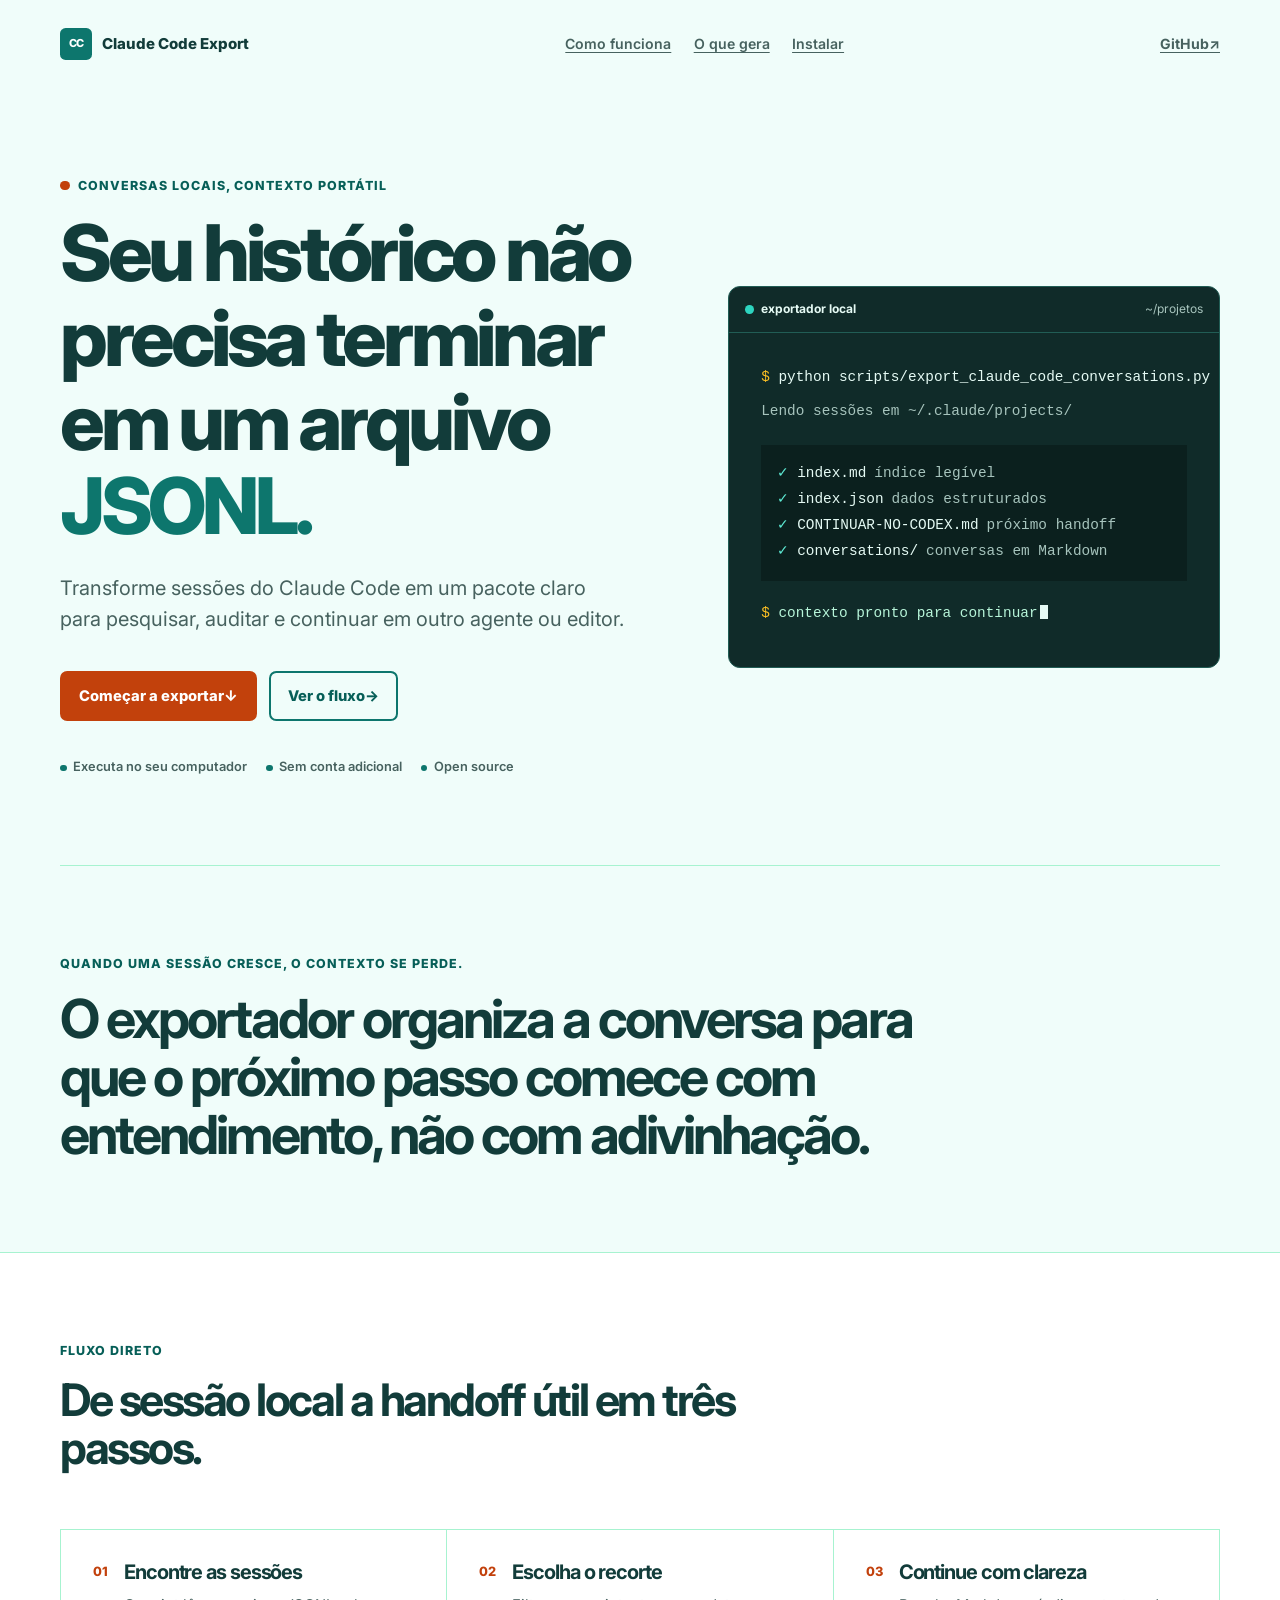
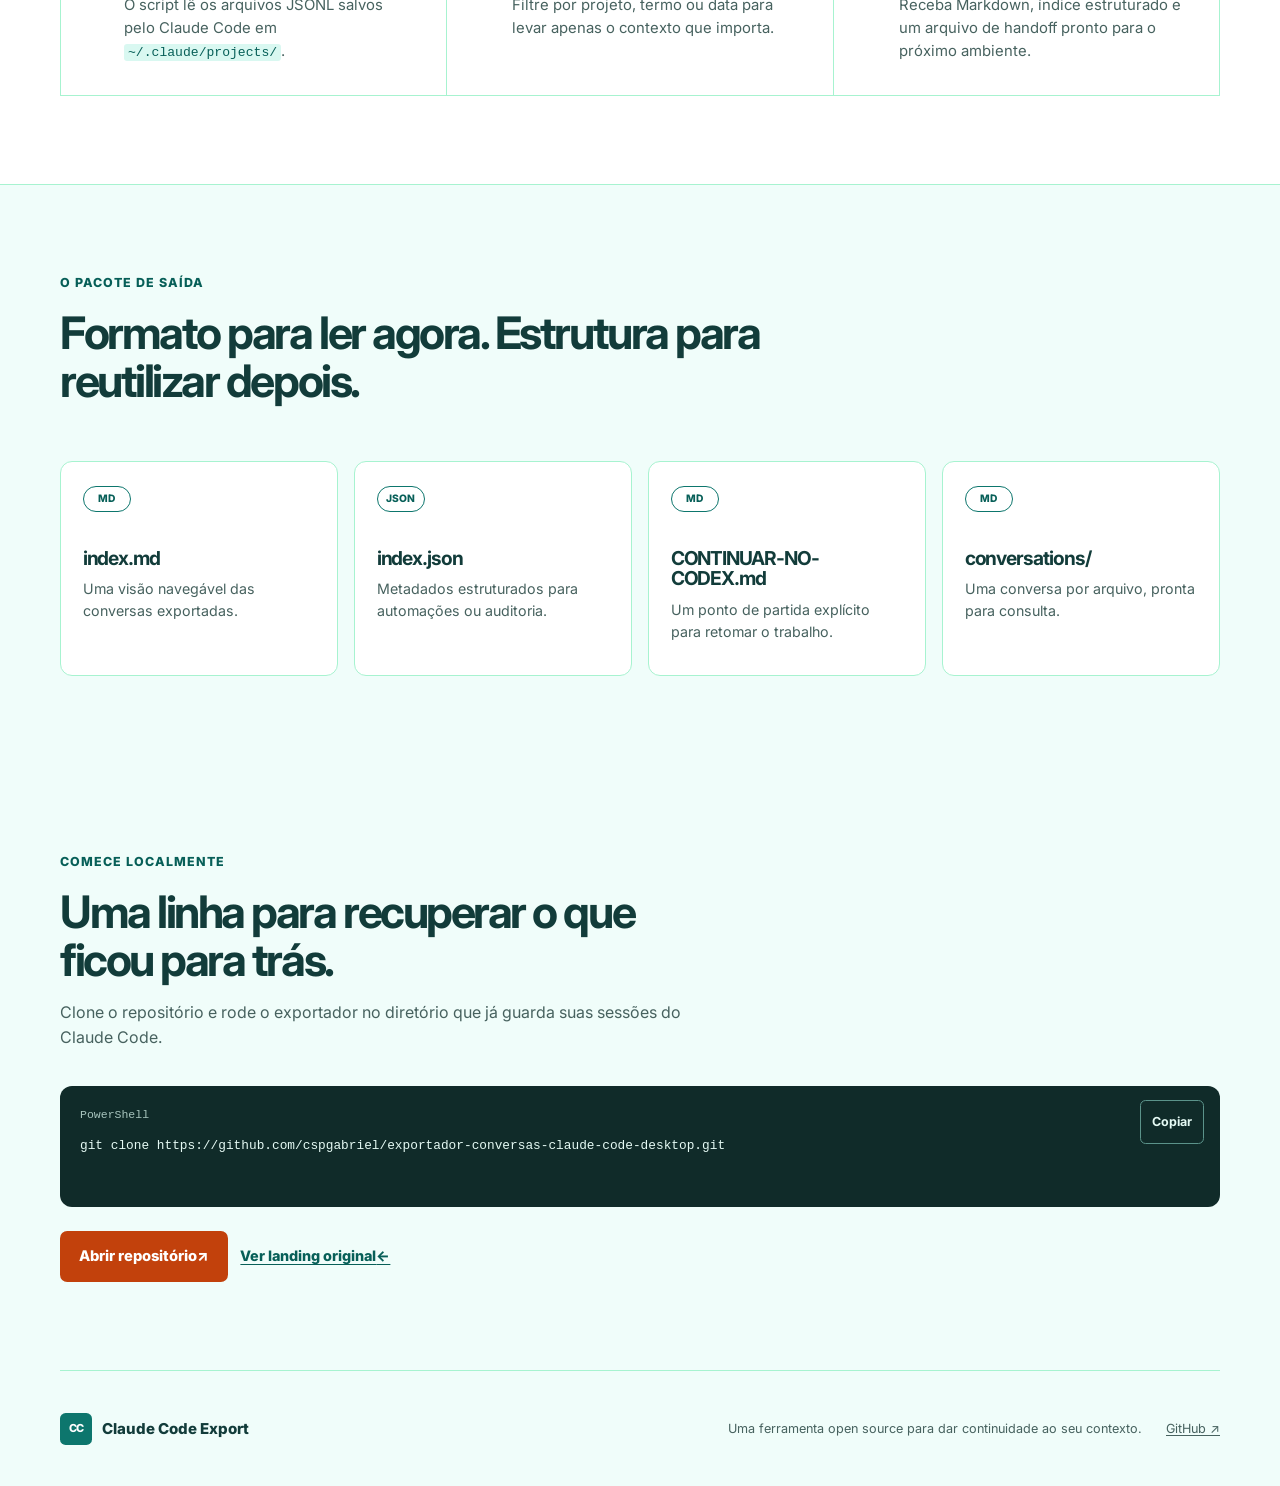
==== ui-ux-pro-max/index.html @ bdff978f "feat: add ui ux pro max landing variant" ====
<!doctype html>
<html lang="pt-BR">
  <head>
    <meta charset="utf-8" />
    <meta name="viewport" content="width=device-width, initial-scale=1" />
    <meta name="description" content="Exporte conversas locais do Claude Code para um handoff legível e pesquisável." />
    <title>Claude Code Export — contexto que continua</title>
    <link rel="preconnect" href="https://fonts.googleapis.com" />
    <link rel="preconnect" href="https://fonts.gstatic.com" crossorigin />
    <link href="https://fonts.googleapis.com/css2?family=Inter:wght@400;500;600;700;800&display=swap" rel="stylesheet" />
    <link rel="stylesheet" href="./styles.css" />
    <script defer src="./app.js"></script>
  </head>
  <body>
    <a class="skip-link" href="#conteudo">Pular para o conteúdo</a>
    <header class="site-header">
      <a class="brand" href="#topo" aria-label="Claude Code Export, início">
        <span class="brand-mark" aria-hidden="true">CC</span>
        <span>Claude Code Export</span>
      </a>
      <nav aria-label="Navegação principal">
        <a href="#como-funciona">Como funciona</a>
        <a href="#o-que-gera">O que gera</a>
        <a href="#instalar">Instalar</a>
      </nav>
      <a class="header-link" href="https://github.com/cspgabriel/exportador-conversas-claude-code-desktop" target="_blank" rel="noreferrer">GitHub <span aria-hidden="true">↗</span></a>
    </header>

    <main id="conteudo">
      <section class="hero" id="topo" aria-labelledby="hero-title">
        <div class="hero-copy reveal">
          <p class="eyebrow"><span aria-hidden="true"></span> Conversas locais, contexto portátil</p>
          <h1 id="hero-title">Seu histórico não precisa terminar em um arquivo <em>JSONL.</em></h1>
          <p class="hero-summary">Transforme sessões do Claude Code em um pacote claro para pesquisar, auditar e continuar em outro agente ou editor.</p>
          <div class="hero-actions">
            <a class="button button-primary" href="#instalar">Começar a exportar <span aria-hidden="true">↓</span></a>
            <a class="button button-secondary" href="#como-funciona">Ver o fluxo <span aria-hidden="true">→</span></a>
          </div>
          <ul class="trust-list" aria-label="Características do exportador">
            <li>Executa no seu computador</li>
            <li>Sem conta adicional</li>
            <li>Open source</li>
          </ul>
        </div>

        <div class="terminal-wrap reveal" aria-label="Exemplo de exportação do Claude Code">
          <div class="terminal-topbar">
            <span class="terminal-label"><span class="status-dot" aria-hidden="true"></span> exportador local</span>
            <span class="terminal-path">~/projetos</span>
          </div>
          <div class="terminal-body">
            <p><span class="prompt">$</span> python scripts/export_claude_code_conversations.py <span class="flag">--limit 10</span></p>
            <p class="terminal-muted">Lendo sessões em ~/.claude/projects/</p>
            <div class="terminal-result">
              <p><span class="success">✓</span> index.md <span>índice legível</span></p>
              <p><span class="success">✓</span> index.json <span>dados estruturados</span></p>
              <p><span class="success">✓</span> CONTINUAR-NO-CODEX.md <span>próximo handoff</span></p>
              <p><span class="success">✓</span> conversations/ <span>conversas em Markdown</span></p>
            </div>
            <p class="terminal-ready"><span class="prompt">$</span> contexto pronto para continuar<span class="cursor" aria-hidden="true"></span></p>
          </div>
        </div>
      </section>

      <section class="statement reveal" aria-labelledby="statement-title">
        <p class="section-kicker">Quando uma sessão cresce, o contexto se perde.</p>
        <h2 id="statement-title">O exportador organiza a conversa para que o próximo passo comece com entendimento, não com adivinhação.</h2>
      </section>

      <section class="workflow" id="como-funciona" aria-labelledby="workflow-title">
        <div class="section-heading reveal">
          <p class="section-kicker">Fluxo direto</p>
          <h2 id="workflow-title">De sessão local a handoff útil em três passos.</h2>
        </div>
        <ol class="steps">
          <li class="step reveal">
            <span class="step-number">01</span>
            <div>
              <h3>Encontre as sessões</h3>
              <p>O script lê os arquivos JSONL salvos pelo Claude Code em <code>~/.claude/projects/</code>.</p>
            </div>
          </li>
          <li class="step reveal">
            <span class="step-number">02</span>
            <div>
              <h3>Escolha o recorte</h3>
              <p>Filtre por projeto, termo ou data para levar apenas o contexto que importa.</p>
            </div>
          </li>
          <li class="step reveal">
            <span class="step-number">03</span>
            <div>
              <h3>Continue com clareza</h3>
              <p>Receba Markdown, índice estruturado e um arquivo de handoff pronto para o próximo ambiente.</p>
            </div>
          </li>
        </ol>
      </section>

      <section class="outputs" id="o-que-gera" aria-labelledby="outputs-title">
        <div class="section-heading reveal">
          <p class="section-kicker">O pacote de saída</p>
          <h2 id="outputs-title">Formato para ler agora. Estrutura para reutilizar depois.</h2>
        </div>
        <div class="output-grid">
          <article class="output-card reveal">
            <span class="file-type">MD</span>
            <h3>index.md</h3>
            <p>Uma visão navegável das conversas exportadas.</p>
          </article>
          <article class="output-card reveal">
            <span class="file-type">JSON</span>
            <h3>index.json</h3>
            <p>Metadados estruturados para automações ou auditoria.</p>
          </article>
          <article class="output-card reveal">
            <span class="file-type">MD</span>
            <h3>CONTINUAR-NO-CODEX.md</h3>
            <p>Um ponto de partida explícito para retomar o trabalho.</p>
          </article>
          <article class="output-card reveal">
            <span class="file-type">MD</span>
            <h3>conversations/</h3>
            <p>Uma conversa por arquivo, pronta para consulta.</p>
          </article>
        </div>
      </section>

      <section class="install" id="instalar" aria-labelledby="install-title">
        <div class="install-intro reveal">
          <p class="section-kicker">Comece localmente</p>
          <h2 id="install-title">Uma linha para recuperar o que ficou para trás.</h2>
          <p>Clone o repositório e rode o exportador no diretório que já guarda suas sessões do Claude Code.</p>
        </div>
        <div class="command-card reveal">
          <div class="command-label">PowerShell</div>
          <code id="install-command">git clone https://github.com/cspgabriel/exportador-conversas-claude-code-desktop.git</code>
          <button class="copy-button" type="button" data-copy-target="install-command" aria-label="Copiar comando de instalação">Copiar</button>
          <p class="copy-status" role="status" aria-live="polite"></p>
        </div>
        <div class="install-actions reveal">
          <a class="button button-primary" href="https://github.com/cspgabriel/exportador-conversas-claude-code-desktop" target="_blank" rel="noreferrer">Abrir repositório <span aria-hidden="true">↗</span></a>
          <a class="text-link" href="../">Ver landing original <span aria-hidden="true">←</span></a>
        </div>
      </section>
    </main>

    <footer>
      <a class="brand" href="#topo"><span class="brand-mark" aria-hidden="true">CC</span><span>Claude Code Export</span></a>
      <p>Uma ferramenta open source para dar continuidade ao seu contexto.</p>
      <a href="https://github.com/cspgabriel/exportador-conversas-claude-code-desktop" target="_blank" rel="noreferrer">GitHub <span aria-hidden="true">↗</span></a>
    </footer>
  </body>
</html>
---- ui-ux-pro-max/styles.css ----
:root {
  --color-primary: #0d766d;
  --color-primary-deep: #075f58;
  --color-accent: #c2410c;
  --color-accent-deep: #9a3412;
  --color-background: #f0fdfa;
  --color-surface: #ffffff;
  --color-ink: #123c3a;
  --color-muted: #47625f;
  --color-border: #a7f3d0;
  --color-terminal: #102b29;
  --color-terminal-muted: #a7c4bd;
  --space-1: 0.5rem;
  --space-2: 0.75rem;
  --space-3: 1rem;
  --space-4: 1.5rem;
  --space-5: 2.25rem;
  --space-6: 3.5rem;
  --space-7: 5.5rem;
  --radius: 0.75rem;
}

* { box-sizing: border-box; }
html { scroll-behavior: smooth; }
body { margin: 0; min-width: 320px; overflow-x: hidden; color: var(--color-ink); background: var(--color-background); font-family: Inter, Arial, sans-serif; font-size: 16px; line-height: 1.55; }
a { color: inherit; text-decoration-thickness: 1px; text-underline-offset: 0.18em; }
a, button { cursor: pointer; }
a:focus-visible, button:focus-visible { outline: 3px solid var(--color-accent); outline-offset: 4px; }
.skip-link { position: fixed; left: var(--space-3); top: -4rem; z-index: 10; padding: var(--space-2) var(--space-3); background: var(--color-accent); color: #fff; font-weight: 700; transition: top 180ms ease; }
.skip-link:focus { top: var(--space-3); }

.site-header, .hero, .statement, .workflow, .outputs, .install, footer { width: min(1160px, calc(100% - 2.5rem)); margin-inline: auto; }
.site-header { min-height: 5.5rem; display: flex; align-items: center; justify-content: space-between; gap: var(--space-4); }
.brand { display: inline-flex; align-items: center; min-height: 44px; gap: 0.65rem; color: var(--color-ink); font-size: 0.94rem; font-weight: 800; text-decoration: none; white-space: nowrap; }
.brand-mark { display: grid; place-items: center; width: 2rem; height: 2rem; color: #fff; background: var(--color-primary); border-radius: 0.35rem; font-size: 0.69rem; letter-spacing: -0.05em; }
nav { display: flex; gap: 1.4rem; font-size: 0.88rem; font-weight: 600; }
nav a, .header-link { display: inline-flex; align-items: center; min-height: 44px; }
nav a, .header-link, footer > a:last-child { color: var(--color-muted); }
nav a:hover, .header-link:hover, footer > a:last-child:hover { color: var(--color-primary-deep); }
.header-link { font-size: 0.88rem; font-weight: 700; }

.hero { display: grid; grid-template-columns: minmax(0, 1fr) minmax(360px, 0.85fr); align-items: center; gap: clamp(2rem, 7vw, 6.5rem); min-height: min(720px, calc(100vh - 5.5rem)); padding-block: var(--space-7); }
.eyebrow, .section-kicker { margin: 0 0 var(--space-3); color: var(--color-primary-deep); font-size: 0.78rem; font-weight: 800; letter-spacing: 0.08em; text-transform: uppercase; }
.eyebrow { display: flex; align-items: center; gap: 0.55rem; }
.eyebrow span { display: block; width: 0.6rem; height: 0.6rem; background: var(--color-accent); border-radius: 50%; }
h1, h2, h3, p { margin-top: 0; }
h1, h2, h3 { line-height: 1.08; letter-spacing: -0.055em; }
h1 { max-width: 670px; margin-bottom: var(--space-4); font-size: clamp(2.8rem, 6.1vw, 5.45rem); font-weight: 800; }
h1 em { color: var(--color-primary); font-style: normal; }
.hero-summary { max-width: 570px; margin-bottom: var(--space-5); color: var(--color-muted); font-size: clamp(1.05rem, 1.8vw, 1.25rem); }
.hero-actions, .install-actions { display: flex; flex-wrap: wrap; gap: 0.8rem; align-items: center; }
.button { display: inline-flex; align-items: center; justify-content: center; min-height: 2.85rem; padding: 0.75rem 1.05rem; border: 2px solid transparent; border-radius: 0.45rem; font-size: 0.92rem; font-weight: 800; text-align: center; text-decoration: none; transition: background-color 180ms ease, border-color 180ms ease, color 180ms ease, transform 180ms ease; }
.button:hover { transform: translateY(-2px); }
.button-primary { background: var(--color-accent); color: #fff; }
.button-primary:hover { background: var(--color-accent-deep); }
.button-secondary { border-color: var(--color-primary); color: var(--color-primary-deep); background: transparent; }
.button-secondary:hover { background: #d9f8f1; }
.trust-list { display: flex; flex-wrap: wrap; gap: 0.65rem 1.15rem; padding: 0; margin: var(--space-5) 0 0; color: var(--color-muted); font-size: 0.8rem; font-weight: 600; list-style: none; }
.trust-list li::before { content: ""; display: inline-block; width: 0.42rem; height: 0.42rem; margin-right: 0.42rem; background: var(--color-primary); border-radius: 50%; }

.terminal-wrap { background: var(--color-terminal); color: #e5faf4; border: 1px solid #215d55; border-radius: var(--radius); overflow: hidden; }
.terminal-topbar { display: flex; justify-content: space-between; gap: var(--space-2); padding: 0.85rem 1rem; border-bottom: 1px solid #215d55; color: var(--color-terminal-muted); font-size: 0.75rem; }
.terminal-label { display: flex; align-items: center; gap: 0.45rem; color: #e5faf4; font-weight: 700; }
.status-dot { width: 0.55rem; height: 0.55rem; border-radius: 50%; background: #2dd4bf; }
.terminal-body { padding: clamp(1.1rem, 3vw, 2rem); overflow-x: auto; font-family: "SFMono-Regular", Consolas, monospace; font-size: clamp(0.73rem, 1.3vw, 0.9rem); line-height: 1.8; }
.terminal-body p { margin-bottom: 0.5rem; white-space: nowrap; }
.prompt { color: #fbbf24; }.flag { color: #93c5fd; }.terminal-muted { color: var(--color-terminal-muted); }.terminal-result { margin-block: 1.25rem; padding: 1rem; background: #0b201e; }.terminal-result p { display: flex; gap: 0.5rem; margin: 0; }.terminal-result p span:last-child { color: var(--color-terminal-muted); }.success { color: #5eead4; }.terminal-ready { color: #b7f5d9; }.cursor { display: inline-block; width: 0.52em; height: 1em; margin-left: 0.2em; vertical-align: -0.15em; background: #e5faf4; animation: blink 1.1s step-end infinite; }

.statement { padding-block: var(--space-7); border-top: 1px solid var(--color-border); }
.statement h2 { max-width: 900px; margin: 0; font-size: clamp(2rem, 4.2vw, 4.1rem); }
.workflow, .outputs { padding-block: var(--space-7); }
.workflow { background: var(--color-surface); border-block: 1px solid var(--color-border); width: 100%; padding-inline: max(1.25rem, calc((100% - 1160px) / 2)); }
.section-heading { max-width: 700px; }.section-heading h2, .install h2 { margin-bottom: 0; font-size: clamp(2rem, 3.5vw, 3.35rem); }
.steps { display: grid; grid-template-columns: repeat(3, 1fr); gap: 1px; padding: 0; margin: var(--space-6) 0 0; background: var(--color-border); list-style: none; border: 1px solid var(--color-border); }
.step { display: grid; grid-template-columns: auto 1fr; gap: var(--space-3); padding: clamp(1.25rem, 3vw, 2rem); background: var(--color-surface); }.step-number { color: var(--color-accent); font-size: 0.8rem; font-weight: 800; }.step h3 { margin-bottom: 0.65rem; font-size: 1.25rem; }.step p { margin: 0; color: var(--color-muted); font-size: 0.93rem; }code { padding: 0.08rem 0.25rem; background: #d9f8f1; border-radius: 0.2rem; color: var(--color-primary-deep); font-family: "SFMono-Regular", Consolas, monospace; font-size: 0.88em; }

.output-grid { display: grid; grid-template-columns: repeat(4, 1fr); gap: 1rem; margin-top: var(--space-6); }.output-card { min-height: 215px; padding: 1.35rem; background: var(--color-surface); border: 1px solid var(--color-border); border-radius: var(--radius); }.file-type { display: inline-grid; place-items: center; min-width: 3rem; height: 1.6rem; margin-bottom: var(--space-5); padding-inline: 0.4rem; color: var(--color-primary-deep); border: 1px solid var(--color-primary); border-radius: 99px; font-size: 0.64rem; font-weight: 800; }.output-card h3 { margin-bottom: 0.6rem; font-size: 1.2rem; }.output-card p { margin: 0; color: var(--color-muted); font-size: 0.89rem; }

.install { padding-block: var(--space-7); }.install-intro { max-width: 640px; }.install-intro > p:last-child { margin: var(--space-3) 0 0; color: var(--color-muted); }.command-card { position: relative; display: grid; gap: var(--space-2); margin-top: var(--space-5); padding: 1.25rem; background: var(--color-terminal); color: #e5faf4; border-radius: var(--radius); }.command-label { color: #a7c4bd; font-family: "SFMono-Regular", Consolas, monospace; font-size: 0.72rem; }.command-card code { display: block; padding: 0; overflow-x: auto; color: #e5faf4; background: transparent; white-space: nowrap; font-size: 0.8rem; }.copy-button { position: absolute; right: 1rem; top: 0.85rem; min-height: 2.75rem; padding: 0.4rem 0.7rem; color: #e5faf4; background: transparent; border: 1px solid #5b938a; border-radius: 0.35rem; font: inherit; font-size: 0.78rem; font-weight: 700; transition: background-color 180ms ease; }.copy-button:hover { background: #215d55; }.copy-status { min-height: 1.2rem; margin: 0; color: #b7f5d9; font-size: 0.75rem; }.install-actions { margin-top: var(--space-4); }.text-link { display: inline-flex; align-items: center; min-height: 44px; color: var(--color-primary-deep); font-size: 0.9rem; font-weight: 800; }.text-link:hover { color: var(--color-accent-deep); }

footer { display: grid; grid-template-columns: 1fr auto auto; align-items: center; gap: var(--space-4); padding-block: var(--space-5); border-top: 1px solid var(--color-border); font-size: 0.79rem; }footer p { margin: 0; color: var(--color-muted); }
.reveal { transition: opacity 360ms ease, transform 360ms ease; }.js .reveal { opacity: 0; transform: translateY(12px); }.js .reveal.is-visible { opacity: 1; transform: translateY(0); }
@keyframes blink { 50% { opacity: 0; } }
@media (max-width: 800px) { .site-header { min-height: 4.7rem; }.site-header nav { display: none; }.header-link { margin-left: auto; }.hero { grid-template-columns: 1fr; min-height: auto; padding-block: 4rem; }.terminal-wrap { max-width: 640px; }.steps { grid-template-columns: 1fr; }.output-grid { grid-template-columns: repeat(2, 1fr); }.statement, .workflow, .outputs, .install { padding-block: 4rem; }footer { grid-template-columns: 1fr; gap: var(--space-2); } }
@media (max-width: 500px) { .site-header, .hero, .statement, .outputs, .install, footer { width: min(100% - 2rem, 1160px); }.header-link { font-size: 0.8rem; }.brand { font-size: 0.82rem; }.hero { padding-block: 3.25rem; }.hero-copy, .hero-summary, h1, h2, h3, p { min-width: 0; overflow-wrap: anywhere; }.hero h1 { max-width: 100%; font-size: clamp(2.05rem, 8.8vw, 2.6rem); }.trust-list { display: grid; gap: 0.45rem; }.output-grid { grid-template-columns: 1fr; }.command-card { padding-top: 4rem; }.command-card code { white-space: normal; overflow-wrap: anywhere; }.copy-button { left: 1rem; right: auto; }.terminal-topbar { flex-direction: column; }.terminal-body { font-size: 0.68rem; } }
@media (prefers-reduced-motion: reduce) { html { scroll-behavior: auto; }.reveal, .js .reveal { opacity: 1; transform: none; transition: none; }.cursor { animation: none; }*, *::before, *::after { transition-duration: 0.01ms !important; animation-duration: 0.01ms !important; animation-iteration-count: 1 !important; } }
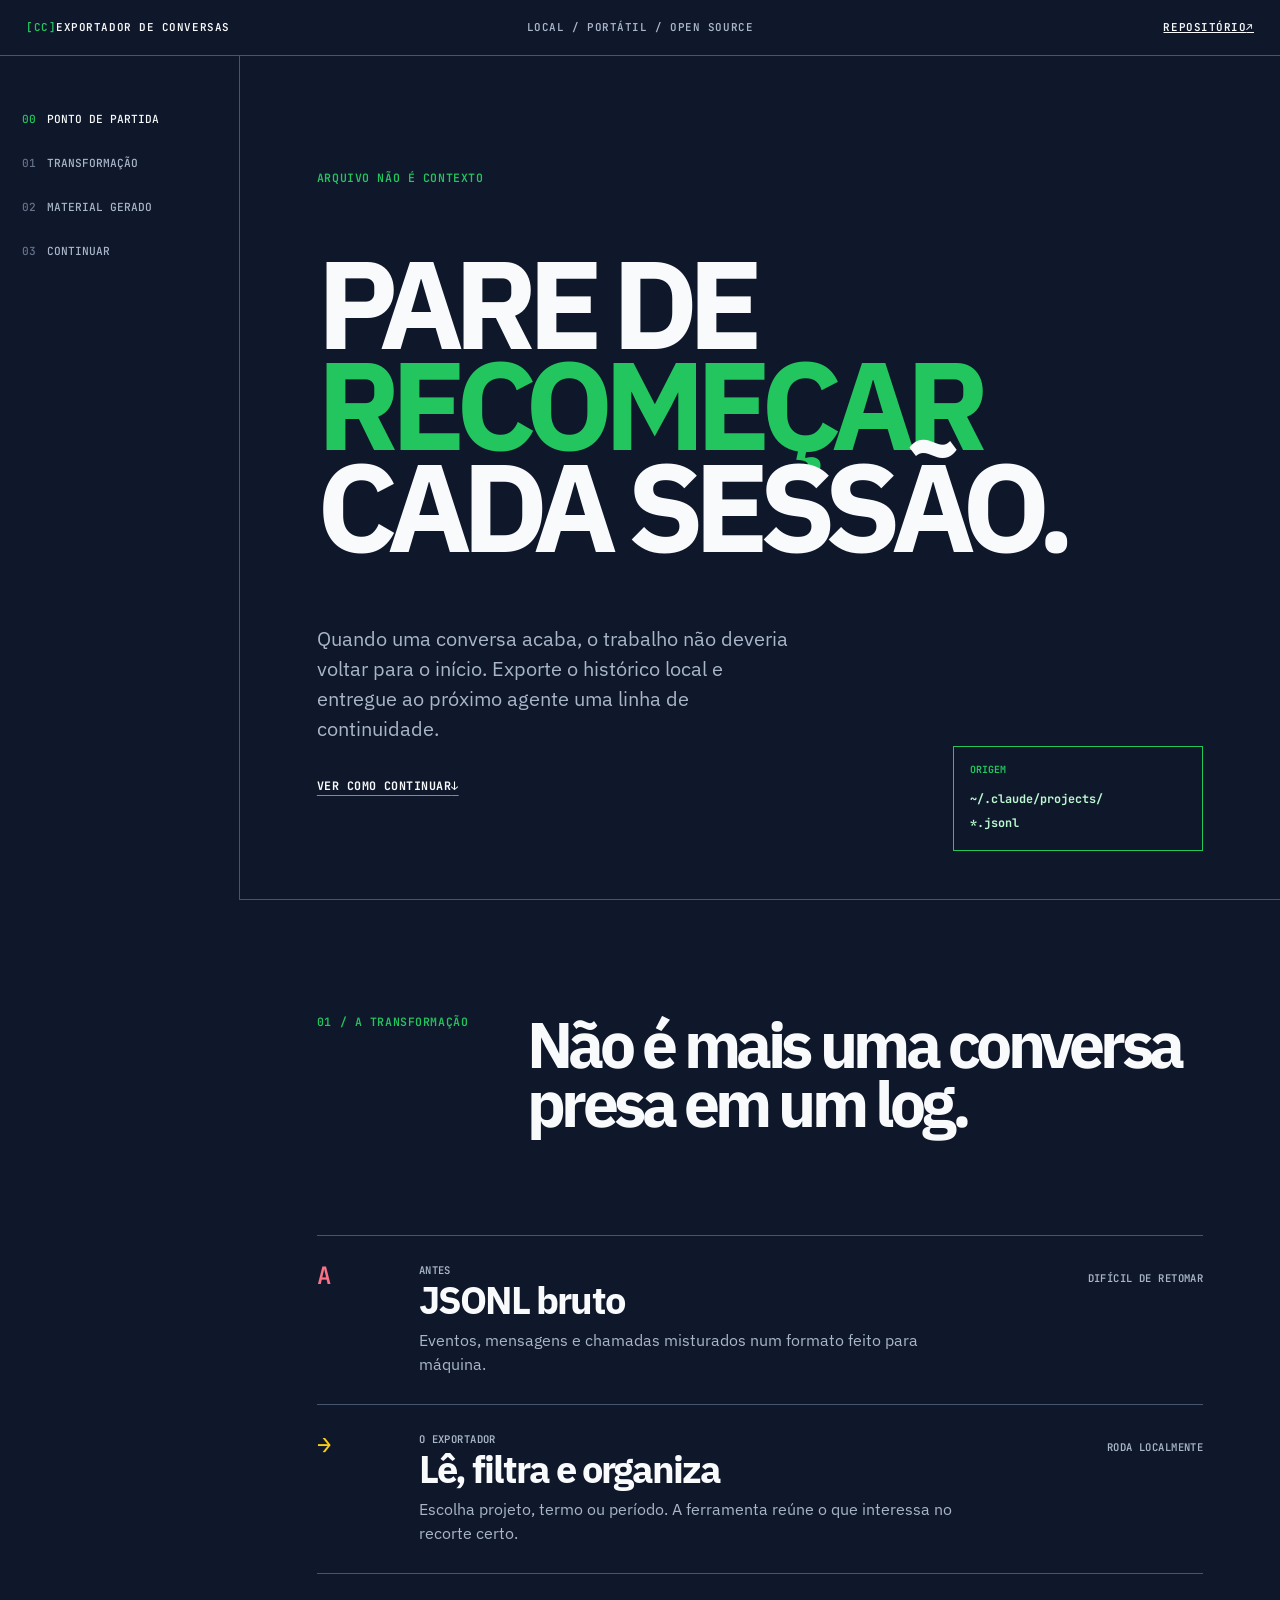
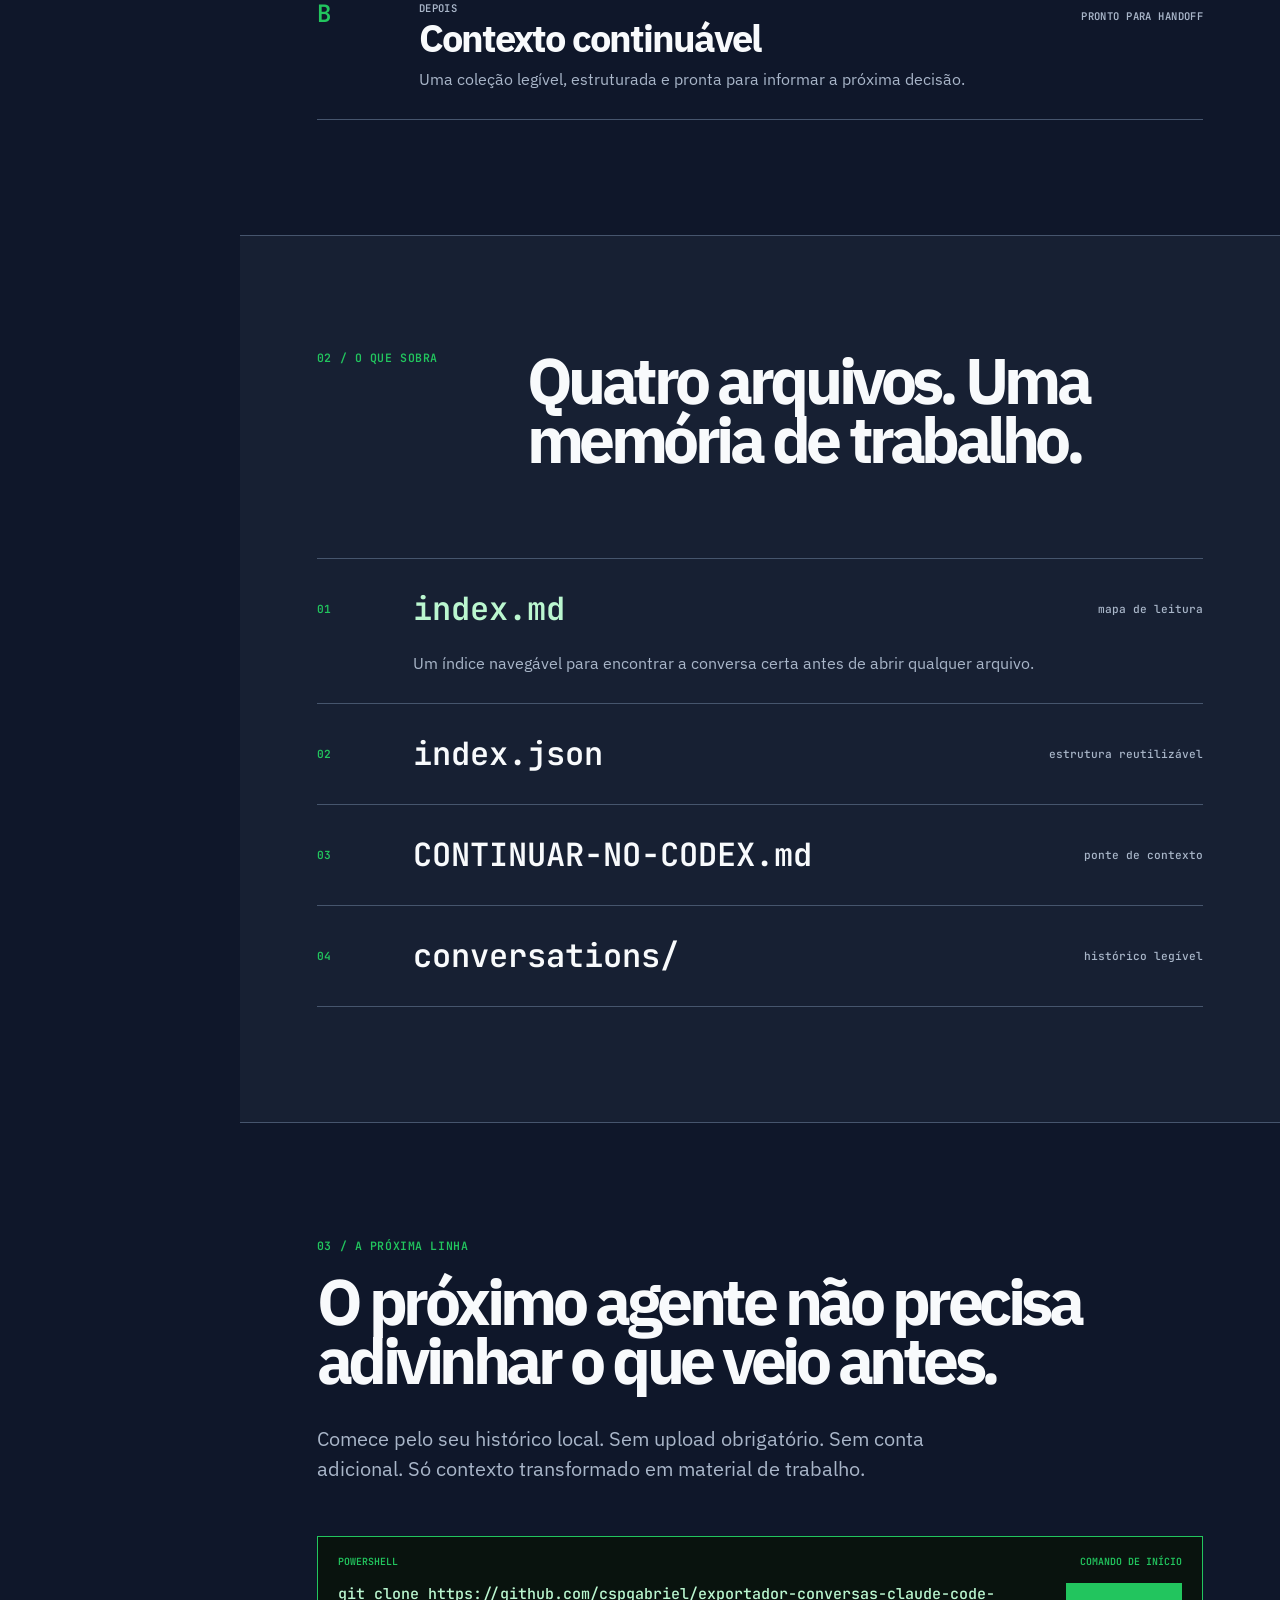
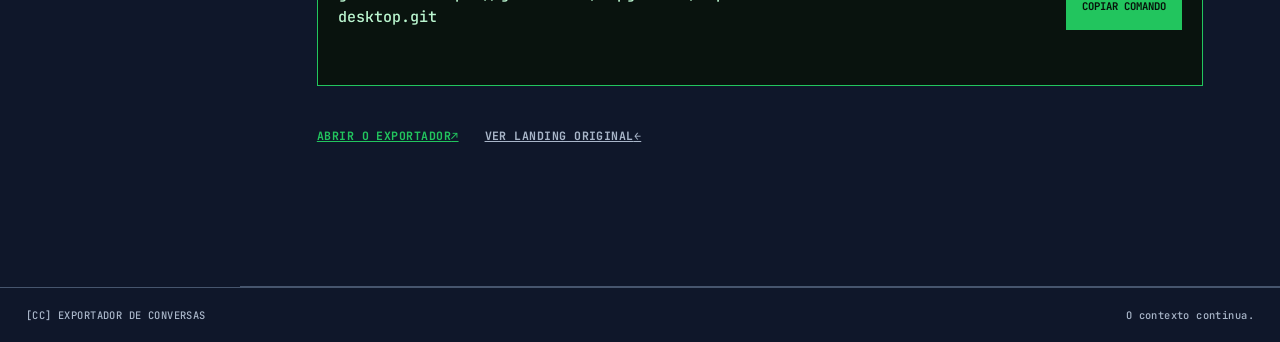
==== commit 5d95cb31: "refactor: replace ui ux pro max landing structure" ====
--- a/ui-ux-pro-max/index.html
+++ b/ui-ux-pro-max/index.html
@@ -3,152 +3,63 @@
   <head>
     <meta charset="utf-8" />
     <meta name="viewport" content="width=device-width, initial-scale=1" />
-    <meta name="description" content="Exporte conversas locais do Claude Code para um handoff legível e pesquisável." />
-    <title>Claude Code Export — contexto que continua</title>
+    <meta name="description" content="Uma rota de contexto: do JSONL bruto a um handoff que outro agente consegue continuar." />
+    <title>Claude Code Export — não recomece do zero</title>
     <link rel="preconnect" href="https://fonts.googleapis.com" />
     <link rel="preconnect" href="https://fonts.gstatic.com" crossorigin />
-    <link href="https://fonts.googleapis.com/css2?family=Inter:wght@400;500;600;700;800&display=swap" rel="stylesheet" />
-    <link rel="stylesheet" href="./styles.css" />
+    <link href="https://fonts.googleapis.com/css2?family=IBM+Plex+Sans:wght@400;500;600;700&family=JetBrains+Mono:wght@400;500;600;700&display=swap" rel="stylesheet" />
+    <link rel="stylesheet" href="./styles.css?v=editorial-2" />
     <script defer src="./app.js"></script>
   </head>
   <body>
     <a class="skip-link" href="#conteudo">Pular para o conteúdo</a>
-    <header class="site-header">
-      <a class="brand" href="#topo" aria-label="Claude Code Export, início">
-        <span class="brand-mark" aria-hidden="true">CC</span>
-        <span>Claude Code Export</span>
-      </a>
-      <nav aria-label="Navegação principal">
-        <a href="#como-funciona">Como funciona</a>
-        <a href="#o-que-gera">O que gera</a>
-        <a href="#instalar">Instalar</a>
-      </nav>
-      <a class="header-link" href="https://github.com/cspgabriel/exportador-conversas-claude-code-desktop" target="_blank" rel="noreferrer">GitHub <span aria-hidden="true">↗</span></a>
+    <header class="topline">
+      <a class="wordmark" href="#inicio"><span aria-hidden="true">[CC]</span> EXPORTADOR DE CONVERSAS</a>
+      <p>LOCAL / PORTÁTIL / OPEN SOURCE</p>
+      <a href="https://github.com/cspgabriel/exportador-conversas-claude-code-desktop" target="_blank" rel="noreferrer">REPOSITÓRIO <span aria-hidden="true">↗</span></a>
     </header>
-
     <main id="conteudo">
-      <section class="hero" id="topo" aria-labelledby="hero-title">
-        <div class="hero-copy reveal">
-          <p class="eyebrow"><span aria-hidden="true"></span> Conversas locais, contexto portátil</p>
-          <h1 id="hero-title">Seu histórico não precisa terminar em um arquivo <em>JSONL.</em></h1>
-          <p class="hero-summary">Transforme sessões do Claude Code em um pacote claro para pesquisar, auditar e continuar em outro agente ou editor.</p>
-          <div class="hero-actions">
-            <a class="button button-primary" href="#instalar">Começar a exportar <span aria-hidden="true">↓</span></a>
-            <a class="button button-secondary" href="#como-funciona">Ver o fluxo <span aria-hidden="true">→</span></a>
+      <aside class="chapter-index" aria-label="Capítulos da página">
+        <a class="index-item is-active" href="#inicio"><span>00</span> PONTO DE PARTIDA</a>
+        <a class="index-item" href="#transformacao"><span>01</span> TRANSFORMAÇÃO</a>
+        <a class="index-item" href="#material"><span>02</span> MATERIAL GERADO</a>
+        <a class="index-item" href="#continuar"><span>03</span> CONTINUAR</a>
+      </aside>
+      <div class="story">
+        <section class="opening" id="inicio" aria-labelledby="opening-title">
+          <p class="eyebrow">ARQUIVO NÃO É CONTEXTO</p>
+          <h1 id="opening-title">PARE DE<br /><span>RECOMEÇAR</span><br />CADA SESSÃO.</h1>
+          <div class="opening-note">
+            <p>Quando uma conversa acaba, o trabalho não deveria voltar para o início. Exporte o histórico local e entregue ao próximo agente uma linha de continuidade.</p>
+            <a class="signal-link" href="#continuar">VER COMO CONTINUAR <span aria-hidden="true">↓</span></a>
           </div>
-          <ul class="trust-list" aria-label="Características do exportador">
-            <li>Executa no seu computador</li>
-            <li>Sem conta adicional</li>
-            <li>Open source</li>
-          </ul>
-        </div>
-
-        <div class="terminal-wrap reveal" aria-label="Exemplo de exportação do Claude Code">
-          <div class="terminal-topbar">
-            <span class="terminal-label"><span class="status-dot" aria-hidden="true"></span> exportador local</span>
-            <span class="terminal-path">~/projetos</span>
+          <div class="raw-stamp" aria-label="Origem dos dados: arquivos JSONL locais"><span>ORIGEM</span><strong>~/.claude/projects/<br />*.jsonl</strong></div>
+        </section>
+        <section class="transform" id="transformacao" aria-labelledby="transform-title">
+          <div class="chapter-heading"><p class="chapter-no">01 / A TRANSFORMAÇÃO</p><h2 id="transform-title">Não é mais uma conversa presa em um log.</h2></div>
+          <div class="conversion-track" aria-label="Etapas de transformação do contexto">
+            <article class="track-row raw"><p class="track-code">A</p><div><p class="track-label">ANTES</p><h3>JSONL bruto</h3><p>Eventos, mensagens e chamadas misturados num formato feito para máquina.</p></div><p class="track-tag">DIFÍCIL DE RETOMAR</p></article>
+            <article class="track-row process"><p class="track-code">→</p><div><p class="track-label">O EXPORTADOR</p><h3>Lê, filtra e organiza</h3><p>Escolha projeto, termo ou período. A ferramenta reúne o que interessa no recorte certo.</p></div><p class="track-tag">RODA LOCALMENTE</p></article>
+            <article class="track-row result"><p class="track-code">B</p><div><p class="track-label">DEPOIS</p><h3>Contexto continuável</h3><p>Uma coleção legível, estruturada e pronta para informar a próxima decisão.</p></div><p class="track-tag">PRONTO PARA HANDOFF</p></article>
           </div>
-          <div class="terminal-body">
-            <p><span class="prompt">$</span> python scripts/export_claude_code_conversations.py <span class="flag">--limit 10</span></p>
-            <p class="terminal-muted">Lendo sessões em ~/.claude/projects/</p>
-            <div class="terminal-result">
-              <p><span class="success">✓</span> index.md <span>índice legível</span></p>
-              <p><span class="success">✓</span> index.json <span>dados estruturados</span></p>
-              <p><span class="success">✓</span> CONTINUAR-NO-CODEX.md <span>próximo handoff</span></p>
-              <p><span class="success">✓</span> conversations/ <span>conversas em Markdown</span></p>
-            </div>
-            <p class="terminal-ready"><span class="prompt">$</span> contexto pronto para continuar<span class="cursor" aria-hidden="true"></span></p>
+        </section>
+        <section class="manifest" id="material" aria-labelledby="manifest-title">
+          <div class="chapter-heading"><p class="chapter-no">02 / O QUE SOBRA</p><h2 id="manifest-title">Quatro arquivos. Uma memória de trabalho.</h2></div>
+          <div class="manifest-list">
+            <details open><summary><span class="file-no">01</span><strong>index.md</strong><span class="file-role">mapa de leitura</span></summary><p>Um índice navegável para encontrar a conversa certa antes de abrir qualquer arquivo.</p></details>
+            <details><summary><span class="file-no">02</span><strong>index.json</strong><span class="file-role">estrutura reutilizável</span></summary><p>Metadados em formato estruturado para fluxos de automação ou auditoria.</p></details>
+            <details><summary><span class="file-no">03</span><strong>CONTINUAR-NO-CODEX.md</strong><span class="file-role">ponte de contexto</span></summary><p>Um ponto de partida explícito para o próximo ambiente de trabalho.</p></details>
+            <details><summary><span class="file-no">04</span><strong>conversations/</strong><span class="file-role">histórico legível</span></summary><p>Uma conversa por arquivo Markdown, pronta para consulta no seu ritmo.</p></details>
           </div>
-        </div>
-      </section>
-
-      <section class="statement reveal" aria-labelledby="statement-title">
-        <p class="section-kicker">Quando uma sessão cresce, o contexto se perde.</p>
-        <h2 id="statement-title">O exportador organiza a conversa para que o próximo passo comece com entendimento, não com adivinhação.</h2>
-      </section>
-
-      <section class="workflow" id="como-funciona" aria-labelledby="workflow-title">
-        <div class="section-heading reveal">
-          <p class="section-kicker">Fluxo direto</p>
-          <h2 id="workflow-title">De sessão local a handoff útil em três passos.</h2>
-        </div>
-        <ol class="steps">
-          <li class="step reveal">
-            <span class="step-number">01</span>
-            <div>
-              <h3>Encontre as sessões</h3>
-              <p>O script lê os arquivos JSONL salvos pelo Claude Code em <code>~/.claude/projects/</code>.</p>
-            </div>
-          </li>
-          <li class="step reveal">
-            <span class="step-number">02</span>
-            <div>
-              <h3>Escolha o recorte</h3>
-              <p>Filtre por projeto, termo ou data para levar apenas o contexto que importa.</p>
-            </div>
-          </li>
-          <li class="step reveal">
-            <span class="step-number">03</span>
-            <div>
-              <h3>Continue com clareza</h3>
-              <p>Receba Markdown, índice estruturado e um arquivo de handoff pronto para o próximo ambiente.</p>
-            </div>
-          </li>
-        </ol>
-      </section>
-
-      <section class="outputs" id="o-que-gera" aria-labelledby="outputs-title">
-        <div class="section-heading reveal">
-          <p class="section-kicker">O pacote de saída</p>
-          <h2 id="outputs-title">Formato para ler agora. Estrutura para reutilizar depois.</h2>
-        </div>
-        <div class="output-grid">
-          <article class="output-card reveal">
-            <span class="file-type">MD</span>
-            <h3>index.md</h3>
-            <p>Uma visão navegável das conversas exportadas.</p>
-          </article>
-          <article class="output-card reveal">
-            <span class="file-type">JSON</span>
-            <h3>index.json</h3>
-            <p>Metadados estruturados para automações ou auditoria.</p>
-          </article>
-          <article class="output-card reveal">
-            <span class="file-type">MD</span>
-            <h3>CONTINUAR-NO-CODEX.md</h3>
-            <p>Um ponto de partida explícito para retomar o trabalho.</p>
-          </article>
-          <article class="output-card reveal">
-            <span class="file-type">MD</span>
-            <h3>conversations/</h3>
-            <p>Uma conversa por arquivo, pronta para consulta.</p>
-          </article>
-        </div>
-      </section>
-
-      <section class="install" id="instalar" aria-labelledby="install-title">
-        <div class="install-intro reveal">
-          <p class="section-kicker">Comece localmente</p>
-          <h2 id="install-title">Uma linha para recuperar o que ficou para trás.</h2>
-          <p>Clone o repositório e rode o exportador no diretório que já guarda suas sessões do Claude Code.</p>
-        </div>
-        <div class="command-card reveal">
-          <div class="command-label">PowerShell</div>
-          <code id="install-command">git clone https://github.com/cspgabriel/exportador-conversas-claude-code-desktop.git</code>
-          <button class="copy-button" type="button" data-copy-target="install-command" aria-label="Copiar comando de instalação">Copiar</button>
-          <p class="copy-status" role="status" aria-live="polite"></p>
-        </div>
-        <div class="install-actions reveal">
-          <a class="button button-primary" href="https://github.com/cspgabriel/exportador-conversas-claude-code-desktop" target="_blank" rel="noreferrer">Abrir repositório <span aria-hidden="true">↗</span></a>
-          <a class="text-link" href="../">Ver landing original <span aria-hidden="true">←</span></a>
-        </div>
-      </section>
+        </section>
+        <section class="handoff" id="continuar" aria-labelledby="handoff-title">
+          <p class="chapter-no">03 / A PRÓXIMA LINHA</p><h2 id="handoff-title">O próximo agente não precisa adivinhar o que veio antes.</h2>
+          <p class="handoff-copy">Comece pelo seu histórico local. Sem upload obrigatório. Sem conta adicional. Só contexto transformado em material de trabalho.</p>
+          <div class="command-shell"><div class="command-meta"><span>POWERSHELL</span><span>COMANDO DE INÍCIO</span></div><code id="clone-command">git clone https://github.com/cspgabriel/exportador-conversas-claude-code-desktop.git</code><button type="button" data-copy-target="clone-command">COPIAR COMANDO</button><p class="copy-status" role="status" aria-live="polite"></p></div>
+          <div class="handoff-actions"><a class="run-link" href="https://github.com/cspgabriel/exportador-conversas-claude-code-desktop" target="_blank" rel="noreferrer">ABRIR O EXPORTADOR <span aria-hidden="true">↗</span></a><a class="back-link" href="../">VER LANDING ORIGINAL <span aria-hidden="true">←</span></a></div>
+        </section>
+      </div>
     </main>
-
-    <footer>
-      <a class="brand" href="#topo"><span class="brand-mark" aria-hidden="true">CC</span><span>Claude Code Export</span></a>
-      <p>Uma ferramenta open source para dar continuidade ao seu contexto.</p>
-      <a href="https://github.com/cspgabriel/exportador-conversas-claude-code-desktop" target="_blank" rel="noreferrer">GitHub <span aria-hidden="true">↗</span></a>
-    </footer>
+    <footer><span>[CC] EXPORTADOR DE CONVERSAS</span><span>O contexto continua.</span></footer>
   </body>
 </html>
--- a/ui-ux-pro-max/styles.css
+++ b/ui-ux-pro-max/styles.css
@@ -1,86 +1,15 @@
-:root {
-  --color-primary: #0d766d;
-  --color-primary-deep: #075f58;
-  --color-accent: #c2410c;
-  --color-accent-deep: #9a3412;
-  --color-background: #f0fdfa;
-  --color-surface: #ffffff;
-  --color-ink: #123c3a;
-  --color-muted: #47625f;
-  --color-border: #a7f3d0;
-  --color-terminal: #102b29;
-  --color-terminal-muted: #a7c4bd;
-  --space-1: 0.5rem;
-  --space-2: 0.75rem;
-  --space-3: 1rem;
-  --space-4: 1.5rem;
-  --space-5: 2.25rem;
-  --space-6: 3.5rem;
-  --space-7: 5.5rem;
-  --radius: 0.75rem;
-}
-
-* { box-sizing: border-box; }
-html { scroll-behavior: smooth; }
-body { margin: 0; min-width: 320px; overflow-x: hidden; color: var(--color-ink); background: var(--color-background); font-family: Inter, Arial, sans-serif; font-size: 16px; line-height: 1.55; }
-a { color: inherit; text-decoration-thickness: 1px; text-underline-offset: 0.18em; }
-a, button { cursor: pointer; }
-a:focus-visible, button:focus-visible { outline: 3px solid var(--color-accent); outline-offset: 4px; }
-.skip-link { position: fixed; left: var(--space-3); top: -4rem; z-index: 10; padding: var(--space-2) var(--space-3); background: var(--color-accent); color: #fff; font-weight: 700; transition: top 180ms ease; }
-.skip-link:focus { top: var(--space-3); }
-
-.site-header, .hero, .statement, .workflow, .outputs, .install, footer { width: min(1160px, calc(100% - 2.5rem)); margin-inline: auto; }
-.site-header { min-height: 5.5rem; display: flex; align-items: center; justify-content: space-between; gap: var(--space-4); }
-.brand { display: inline-flex; align-items: center; min-height: 44px; gap: 0.65rem; color: var(--color-ink); font-size: 0.94rem; font-weight: 800; text-decoration: none; white-space: nowrap; }
-.brand-mark { display: grid; place-items: center; width: 2rem; height: 2rem; color: #fff; background: var(--color-primary); border-radius: 0.35rem; font-size: 0.69rem; letter-spacing: -0.05em; }
-nav { display: flex; gap: 1.4rem; font-size: 0.88rem; font-weight: 600; }
-nav a, .header-link { display: inline-flex; align-items: center; min-height: 44px; }
-nav a, .header-link, footer > a:last-child { color: var(--color-muted); }
-nav a:hover, .header-link:hover, footer > a:last-child:hover { color: var(--color-primary-deep); }
-.header-link { font-size: 0.88rem; font-weight: 700; }
-
-.hero { display: grid; grid-template-columns: minmax(0, 1fr) minmax(360px, 0.85fr); align-items: center; gap: clamp(2rem, 7vw, 6.5rem); min-height: min(720px, calc(100vh - 5.5rem)); padding-block: var(--space-7); }
-.eyebrow, .section-kicker { margin: 0 0 var(--space-3); color: var(--color-primary-deep); font-size: 0.78rem; font-weight: 800; letter-spacing: 0.08em; text-transform: uppercase; }
-.eyebrow { display: flex; align-items: center; gap: 0.55rem; }
-.eyebrow span { display: block; width: 0.6rem; height: 0.6rem; background: var(--color-accent); border-radius: 50%; }
-h1, h2, h3, p { margin-top: 0; }
-h1, h2, h3 { line-height: 1.08; letter-spacing: -0.055em; }
-h1 { max-width: 670px; margin-bottom: var(--space-4); font-size: clamp(2.8rem, 6.1vw, 5.45rem); font-weight: 800; }
-h1 em { color: var(--color-primary); font-style: normal; }
-.hero-summary { max-width: 570px; margin-bottom: var(--space-5); color: var(--color-muted); font-size: clamp(1.05rem, 1.8vw, 1.25rem); }
-.hero-actions, .install-actions { display: flex; flex-wrap: wrap; gap: 0.8rem; align-items: center; }
-.button { display: inline-flex; align-items: center; justify-content: center; min-height: 2.85rem; padding: 0.75rem 1.05rem; border: 2px solid transparent; border-radius: 0.45rem; font-size: 0.92rem; font-weight: 800; text-align: center; text-decoration: none; transition: background-color 180ms ease, border-color 180ms ease, color 180ms ease, transform 180ms ease; }
-.button:hover { transform: translateY(-2px); }
-.button-primary { background: var(--color-accent); color: #fff; }
-.button-primary:hover { background: var(--color-accent-deep); }
-.button-secondary { border-color: var(--color-primary); color: var(--color-primary-deep); background: transparent; }
-.button-secondary:hover { background: #d9f8f1; }
-.trust-list { display: flex; flex-wrap: wrap; gap: 0.65rem 1.15rem; padding: 0; margin: var(--space-5) 0 0; color: var(--color-muted); font-size: 0.8rem; font-weight: 600; list-style: none; }
-.trust-list li::before { content: ""; display: inline-block; width: 0.42rem; height: 0.42rem; margin-right: 0.42rem; background: var(--color-primary); border-radius: 50%; }
-
-.terminal-wrap { background: var(--color-terminal); color: #e5faf4; border: 1px solid #215d55; border-radius: var(--radius); overflow: hidden; }
-.terminal-topbar { display: flex; justify-content: space-between; gap: var(--space-2); padding: 0.85rem 1rem; border-bottom: 1px solid #215d55; color: var(--color-terminal-muted); font-size: 0.75rem; }
-.terminal-label { display: flex; align-items: center; gap: 0.45rem; color: #e5faf4; font-weight: 700; }
-.status-dot { width: 0.55rem; height: 0.55rem; border-radius: 50%; background: #2dd4bf; }
-.terminal-body { padding: clamp(1.1rem, 3vw, 2rem); overflow-x: auto; font-family: "SFMono-Regular", Consolas, monospace; font-size: clamp(0.73rem, 1.3vw, 0.9rem); line-height: 1.8; }
-.terminal-body p { margin-bottom: 0.5rem; white-space: nowrap; }
-.prompt { color: #fbbf24; }.flag { color: #93c5fd; }.terminal-muted { color: var(--color-terminal-muted); }.terminal-result { margin-block: 1.25rem; padding: 1rem; background: #0b201e; }.terminal-result p { display: flex; gap: 0.5rem; margin: 0; }.terminal-result p span:last-child { color: var(--color-terminal-muted); }.success { color: #5eead4; }.terminal-ready { color: #b7f5d9; }.cursor { display: inline-block; width: 0.52em; height: 1em; margin-left: 0.2em; vertical-align: -0.15em; background: #e5faf4; animation: blink 1.1s step-end infinite; }
-
-.statement { padding-block: var(--space-7); border-top: 1px solid var(--color-border); }
-.statement h2 { max-width: 900px; margin: 0; font-size: clamp(2rem, 4.2vw, 4.1rem); }
-.workflow, .outputs { padding-block: var(--space-7); }
-.workflow { background: var(--color-surface); border-block: 1px solid var(--color-border); width: 100%; padding-inline: max(1.25rem, calc((100% - 1160px) / 2)); }
-.section-heading { max-width: 700px; }.section-heading h2, .install h2 { margin-bottom: 0; font-size: clamp(2rem, 3.5vw, 3.35rem); }
-.steps { display: grid; grid-template-columns: repeat(3, 1fr); gap: 1px; padding: 0; margin: var(--space-6) 0 0; background: var(--color-border); list-style: none; border: 1px solid var(--color-border); }
-.step { display: grid; grid-template-columns: auto 1fr; gap: var(--space-3); padding: clamp(1.25rem, 3vw, 2rem); background: var(--color-surface); }.step-number { color: var(--color-accent); font-size: 0.8rem; font-weight: 800; }.step h3 { margin-bottom: 0.65rem; font-size: 1.25rem; }.step p { margin: 0; color: var(--color-muted); font-size: 0.93rem; }code { padding: 0.08rem 0.25rem; background: #d9f8f1; border-radius: 0.2rem; color: var(--color-primary-deep); font-family: "SFMono-Regular", Consolas, monospace; font-size: 0.88em; }
-
-.output-grid { display: grid; grid-template-columns: repeat(4, 1fr); gap: 1rem; margin-top: var(--space-6); }.output-card { min-height: 215px; padding: 1.35rem; background: var(--color-surface); border: 1px solid var(--color-border); border-radius: var(--radius); }.file-type { display: inline-grid; place-items: center; min-width: 3rem; height: 1.6rem; margin-bottom: var(--space-5); padding-inline: 0.4rem; color: var(--color-primary-deep); border: 1px solid var(--color-primary); border-radius: 99px; font-size: 0.64rem; font-weight: 800; }.output-card h3 { margin-bottom: 0.6rem; font-size: 1.2rem; }.output-card p { margin: 0; color: var(--color-muted); font-size: 0.89rem; }
-
-.install { padding-block: var(--space-7); }.install-intro { max-width: 640px; }.install-intro > p:last-child { margin: var(--space-3) 0 0; color: var(--color-muted); }.command-card { position: relative; display: grid; gap: var(--space-2); margin-top: var(--space-5); padding: 1.25rem; background: var(--color-terminal); color: #e5faf4; border-radius: var(--radius); }.command-label { color: #a7c4bd; font-family: "SFMono-Regular", Consolas, monospace; font-size: 0.72rem; }.command-card code { display: block; padding: 0; overflow-x: auto; color: #e5faf4; background: transparent; white-space: nowrap; font-size: 0.8rem; }.copy-button { position: absolute; right: 1rem; top: 0.85rem; min-height: 2.75rem; padding: 0.4rem 0.7rem; color: #e5faf4; background: transparent; border: 1px solid #5b938a; border-radius: 0.35rem; font: inherit; font-size: 0.78rem; font-weight: 700; transition: background-color 180ms ease; }.copy-button:hover { background: #215d55; }.copy-status { min-height: 1.2rem; margin: 0; color: #b7f5d9; font-size: 0.75rem; }.install-actions { margin-top: var(--space-4); }.text-link { display: inline-flex; align-items: center; min-height: 44px; color: var(--color-primary-deep); font-size: 0.9rem; font-weight: 800; }.text-link:hover { color: var(--color-accent-deep); }
-
-footer { display: grid; grid-template-columns: 1fr auto auto; align-items: center; gap: var(--space-4); padding-block: var(--space-5); border-top: 1px solid var(--color-border); font-size: 0.79rem; }footer p { margin: 0; color: var(--color-muted); }
-.reveal { transition: opacity 360ms ease, transform 360ms ease; }.js .reveal { opacity: 0; transform: translateY(12px); }.js .reveal.is-visible { opacity: 1; transform: translateY(0); }
-@keyframes blink { 50% { opacity: 0; } }
-@media (max-width: 800px) { .site-header { min-height: 4.7rem; }.site-header nav { display: none; }.header-link { margin-left: auto; }.hero { grid-template-columns: 1fr; min-height: auto; padding-block: 4rem; }.terminal-wrap { max-width: 640px; }.steps { grid-template-columns: 1fr; }.output-grid { grid-template-columns: repeat(2, 1fr); }.statement, .workflow, .outputs, .install { padding-block: 4rem; }footer { grid-template-columns: 1fr; gap: var(--space-2); } }
-@media (max-width: 500px) { .site-header, .hero, .statement, .outputs, .install, footer { width: min(100% - 2rem, 1160px); }.header-link { font-size: 0.8rem; }.brand { font-size: 0.82rem; }.hero { padding-block: 3.25rem; }.hero-copy, .hero-summary, h1, h2, h3, p { min-width: 0; overflow-wrap: anywhere; }.hero h1 { max-width: 100%; font-size: clamp(2.05rem, 8.8vw, 2.6rem); }.trust-list { display: grid; gap: 0.45rem; }.output-grid { grid-template-columns: 1fr; }.command-card { padding-top: 4rem; }.command-card code { white-space: normal; overflow-wrap: anywhere; }.copy-button { left: 1rem; right: auto; }.terminal-topbar { flex-direction: column; }.terminal-body { font-size: 0.68rem; } }
-@media (prefers-reduced-motion: reduce) { html { scroll-behavior: auto; }.reveal, .js .reveal { opacity: 1; transform: none; transition: none; }.cursor { animation: none; }*, *::before, *::after { transition-duration: 0.01ms !important; animation-duration: 0.01ms !important; animation-iteration-count: 1 !important; } }
+:root { --ink:#f8fafc; --night:#0f172a; --panel:#172033; --line:#46556d; --muted:#a9b6c9; --green:#22c55e; --green-pale:#bbf7d0; --danger:#fb7185; --sans:"IBM Plex Sans",Arial,sans-serif; --mono:"JetBrains Mono",Consolas,monospace; }
+* { box-sizing:border-box; }
+html { scroll-behavior:smooth; }
+body { min-width:320px; margin:0; overflow-x:hidden; background:var(--night); color:var(--ink); font-family:var(--sans); font-size:16px; line-height:1.5; }
+a,button { cursor:pointer; } a { color:inherit; } a:focus-visible,button:focus-visible,summary:focus-visible { outline:3px solid var(--green); outline-offset:4px; }.skip-link { position:fixed; z-index:10; top:-4rem; left:1rem; padding:.7rem 1rem; color:#06100a; background:var(--green); font-weight:700; }.skip-link:focus { top:1rem; }
+.topline { display:grid; grid-template-columns:1fr auto 1fr; align-items:center; min-height:56px; padding:0 26px; border-bottom:1px solid var(--line); font:600 .68rem/1 var(--mono); letter-spacing:.05em; }.topline a { display:inline-flex; align-items:center; min-height:44px; }.topline a:last-child { justify-self:end; }.topline p { margin:0; color:var(--muted); }.wordmark { text-decoration:none; }.wordmark span { color:var(--green); }
+main { display:grid; grid-template-columns:240px minmax(0,1fr); width:100%; max-width:1440px; margin:auto; }.chapter-index { position:sticky; top:0; align-self:start; display:flex; flex-direction:column; min-height:calc(100vh - 56px); padding:42px 22px; border-right:1px solid var(--line); }.index-item { display:flex; gap:11px; align-items:center; min-height:44px; color:var(--muted); font:500 .7rem/1 var(--mono); text-decoration:none; }.index-item span { color:#65738a; }.index-item:hover,.index-item.is-active { color:var(--ink); }.index-item.is-active span { color:var(--green); }
+.story { width:100%; min-width:0; max-width:100%; }.opening { position:relative; display:grid; grid-template-columns:minmax(0,1fr) 250px; gap:24px; min-height:calc(100vh - 56px); padding:clamp(3rem,9vw,9rem) clamp(1.5rem,6vw,7rem) 3rem; border-bottom:1px solid var(--line); }.eyebrow,.chapter-no { margin:0; color:var(--green); font:600 .72rem/1.2 var(--mono); letter-spacing:.05em; }.opening h1 { grid-column:1/-1; max-width:1000px; margin:0; font-size:clamp(3.8rem,9.7vw,10rem); font-weight:700; letter-spacing:-.08em; line-height:.82; }.opening h1 span { color:var(--green); }.opening-note { grid-column:1; max-width:480px; color:var(--muted); font-size:clamp(1rem,1.8vw,1.25rem); }.opening-note p { margin:0 0 1.3rem; }.signal-link { display:inline-flex; align-items:center; min-height:44px; color:var(--ink); font:700 .73rem/1 var(--mono); letter-spacing:.04em; text-decoration-color:var(--green); text-underline-offset:.45em; }.raw-stamp { align-self:end; padding:16px; border:1px solid var(--green); color:var(--green-pale); font-family:var(--mono); }.raw-stamp span { display:block; margin-bottom:8px; color:var(--green); font-size:.62rem; font-weight:700; }.raw-stamp strong { font-size:.74rem; overflow-wrap:anywhere; }
+.transform,.manifest,.handoff { padding:clamp(4rem,9vw,9rem) clamp(1.5rem,6vw,7rem); border-bottom:1px solid var(--line); }.chapter-heading { display:grid; grid-template-columns:180px minmax(0,700px); gap:30px; align-items:start; }.chapter-heading h2,.handoff h2 { margin:0; max-width:800px; font-size:clamp(2.3rem,5vw,5.5rem); line-height:.92; letter-spacing:-.07em; }.conversion-track { margin-top:clamp(3rem,8vw,7rem); border-top:1px solid var(--line); }.track-row { display:grid; grid-template-columns:80px minmax(0,1fr) max-content; gap:22px; align-items:start; padding:28px 0; border-bottom:1px solid var(--line); }.track-code { margin:0; font:600 1.5rem/1 var(--mono); }.track-row h3 { margin:4px 0 9px; font-size:clamp(1.5rem,3vw,2.7rem); letter-spacing:-.05em; line-height:1; }.track-row div > p:last-child { max-width:560px; margin:0; color:var(--muted); }.track-label,.track-tag { margin:0; font:600 .66rem/1.2 var(--mono); letter-spacing:.04em; }.track-label { color:var(--muted); }.track-tag { padding-top:8px; color:var(--muted); }.raw .track-code{color:var(--danger)}.process .track-code{color:#facc15}.result .track-code{color:var(--green)}
+.manifest { background:var(--panel); }.manifest-list { margin-top:clamp(3rem,7vw,6rem); border-top:1px solid var(--line); }.manifest details { border-bottom:1px solid var(--line); }.manifest summary { display:grid; grid-template-columns:78px minmax(0,1fr) auto; gap:18px; align-items:center; min-height:100px; list-style:none; cursor:pointer; }.manifest summary::-webkit-details-marker { display:none; }.file-no { color:var(--green); font:600 .7rem/1 var(--mono); }.manifest summary strong { font:600 clamp(1.15rem,2.6vw,2rem)/1 var(--mono); overflow-wrap:anywhere; }.file-role { color:var(--muted); font:500 .7rem/1 var(--mono); }.manifest details p { max-width:650px; margin:-8px 0 28px 96px; color:var(--muted); }.manifest details[open] summary { color:var(--green-pale); }
+.handoff { padding-bottom:clamp(4rem,10vw,10rem); }.handoff h2 { margin-top:20px; }.handoff-copy { max-width:620px; margin:34px 0 0; color:var(--muted); font-size:clamp(1.05rem,1.7vw,1.25rem); }.command-shell { display:grid; grid-template-columns:1fr auto; gap:16px; max-width:900px; margin-top:52px; padding:20px; border:1px solid var(--green); background:#09130e; }.command-meta { grid-column:1/-1; display:flex; justify-content:space-between; gap:16px; color:var(--green); font:600 .62rem/1 var(--mono); }.command-shell code { align-self:center; min-width:0; overflow-wrap:anywhere; color:var(--green-pale); font:500 clamp(.72rem,1.4vw,.94rem)/1.55 var(--mono); }.command-shell button { min-height:44px; padding:0 15px; border:1px solid var(--green); color:#07120a; background:var(--green); font:700 .66rem/1 var(--mono); }.command-shell button:hover { color:var(--green); background:transparent; }.copy-status { grid-column:1/-1; min-height:1.2rem; margin:0; color:var(--green-pale); font:.7rem/1.2 var(--mono); }.handoff-actions { display:flex; flex-wrap:wrap; gap:26px; margin-top:28px; }.run-link,.back-link { display:inline-flex; align-items:center; min-height:44px; font:700 .72rem/1 var(--mono); letter-spacing:.04em; }.run-link { color:var(--green); }.back-link { color:var(--muted); }
+footer { display:flex; justify-content:space-between; gap:24px; max-width:1440px; margin:auto; padding:22px 26px; color:var(--muted); border-top:1px solid var(--line); font:500 .65rem/1 var(--mono); letter-spacing:.04em; }
+@media(max-width:860px){main{grid-template-columns:1fr;min-width:0;width:100%}.chapter-index{position:static; flex-flow:row wrap; min-height:0; gap:0; padding:10px 16px; border-right:0; border-bottom:1px solid var(--line); overflow-x:auto}.index-item{flex:0 0 auto; margin-right:20px}.opening{grid-template-columns:1fr;min-height:0;min-width:0}.opening-note,.chapter-heading,.chapter-heading h2,.handoff h2,.track-row{min-width:0;max-width:100%}.raw-stamp{max-width:260px}.chapter-heading{grid-template-columns:minmax(0,1fr);gap:18px}.track-row{grid-template-columns:54px minmax(0,1fr)}.track-tag{grid-column:2;padding:0}.manifest details p{margin-left:0}.topline{grid-template-columns:1fr auto}.topline p{display:none}}
+@media(max-width:560px){.topline{padding:0 16px}.topline a:last-child{font-size:.6rem}.wordmark{font-size:.61rem}.opening,.transform,.manifest,.handoff{padding-left:16px;padding-right:16px}.opening{padding-top:52px}.opening h1{max-width:100%;font-size:clamp(2.8rem,12vw,3.5rem);letter-spacing:-.09em;overflow-wrap:anywhere}.opening-note{max-width:calc(100vw - 32px);font-size:1rem}.opening-note p,.track-row div>p:last-child{max-width:100%;overflow-wrap:anywhere}.chapter-heading h2,.handoff h2{width:100%;max-width:calc(100vw - 32px);font-size:clamp(2rem,9vw,2.5rem);overflow-wrap:anywhere}.track-row{gap:14px;padding:24px 0}.track-code{font-size:1.2rem}.manifest summary{grid-template-columns:48px minmax(0,1fr);gap:10px;min-height:88px}.file-role{grid-column:2}.command-shell{grid-template-columns:1fr;padding:16px}.command-shell button{justify-self:start}.command-meta{font-size:.56rem}.handoff-actions{display:grid;gap:8px}footer{padding:20px 16px;display:grid;gap:10px}.raw-stamp{margin-top:16px}.chapter-index{padding-inline:16px}}
+@media(prefers-reduced-motion:reduce){html{scroll-behavior:auto}}
